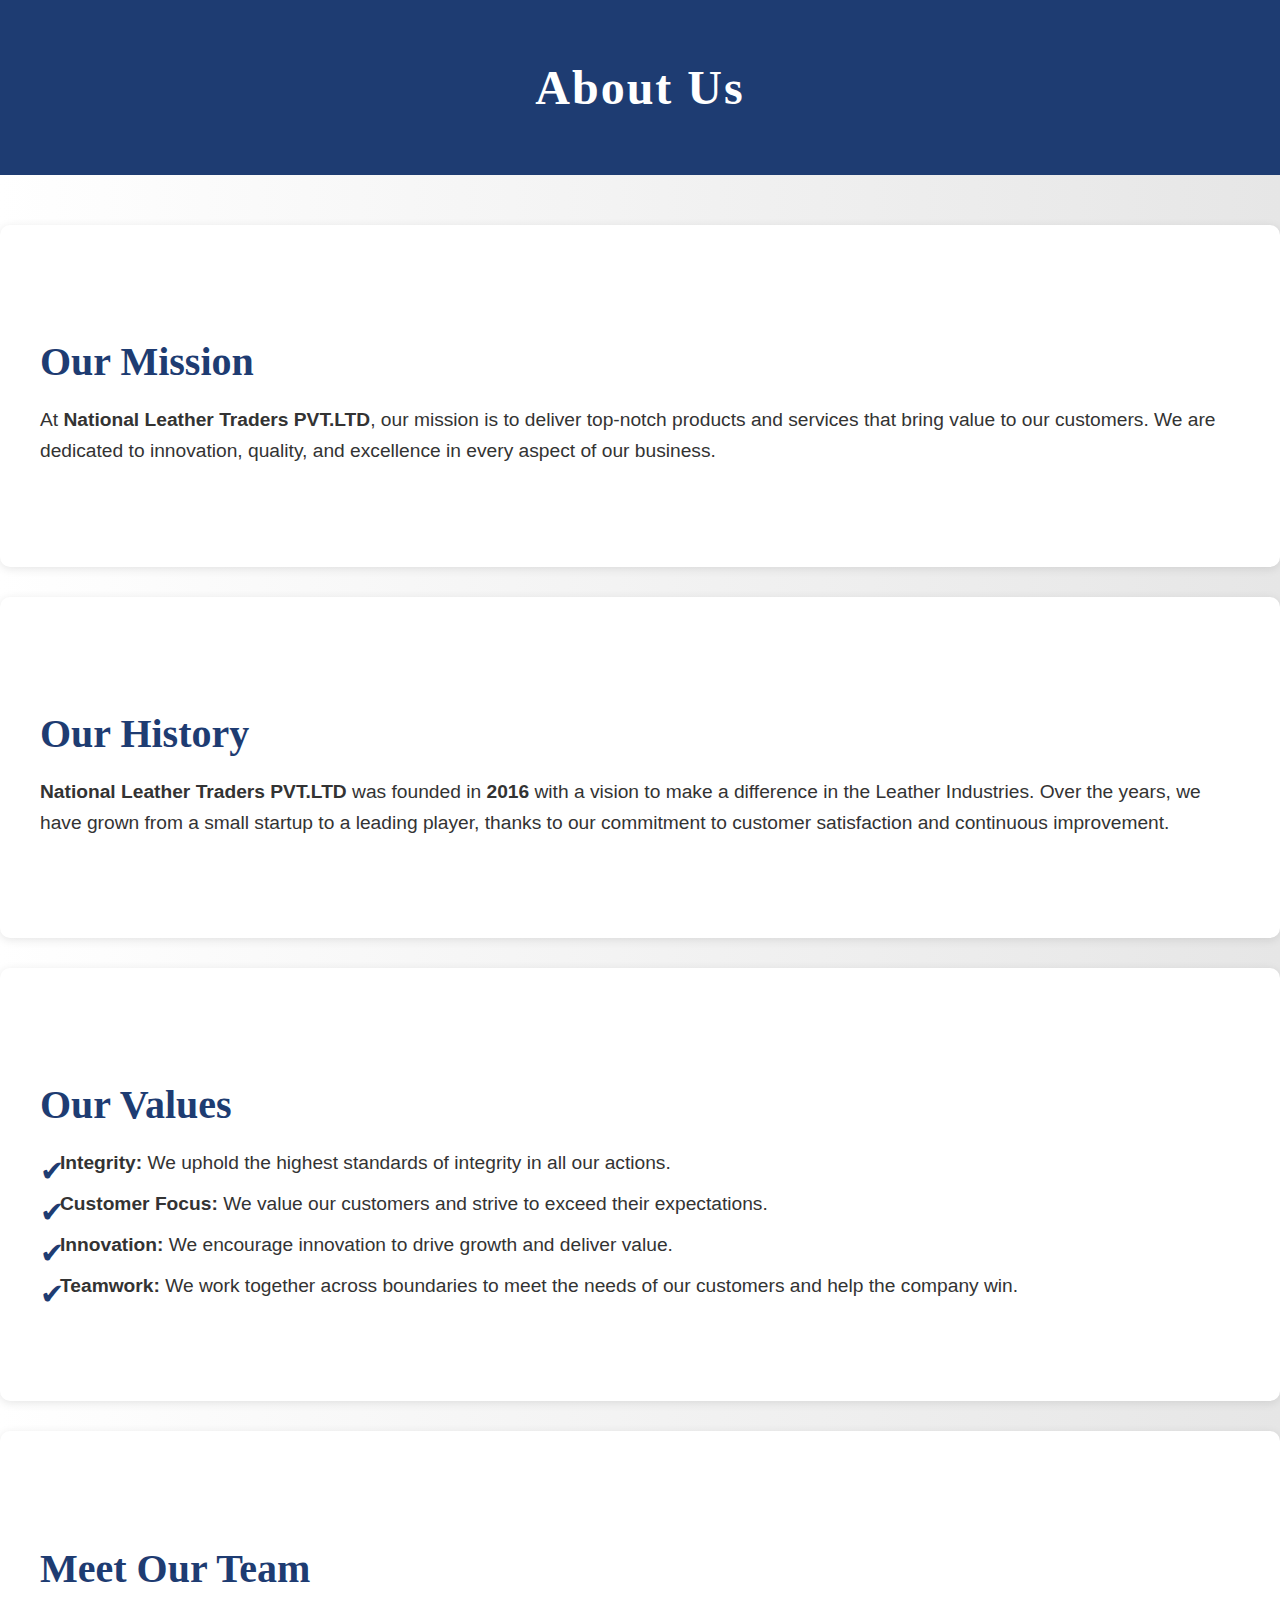
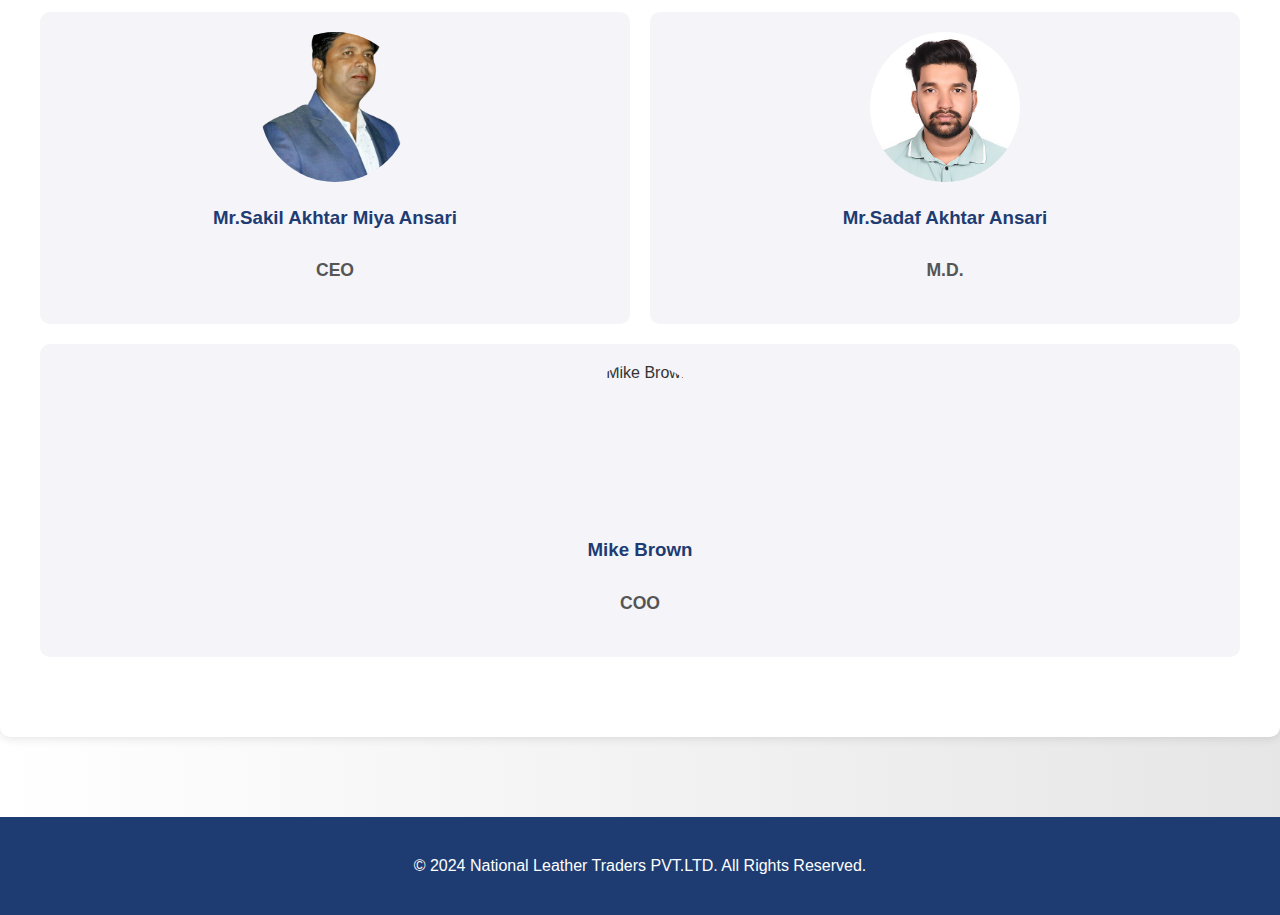
==== about.html @ d0e20061 "Add files via upload" ====
<!DOCTYPE html>
<html lang="en">
<head>
    <meta charset="UTF-8">
    <meta name="viewport" content="width=device-width, initial-scale=1.0">
    <title>About Us</title>
    <link rel="stylesheet" href="aboutstyle.css">
</head>
<body>
    <header>
        <div class="container">
            <h1>About Us</h1>
        </div>
    </header>
    <main>
        <section class="about">
            <div class="container">
                <h2>Our Mission</h2>
                <p>At <strong>National Leather Traders PVT.LTD</strong>, our mission is to deliver top-notch products and services that bring value to our customers. We are dedicated to innovation, quality, and excellence in every aspect of our business.</p>
            </div>
        </section>
        <section class="history">
            <div class="container">
                <h2>Our History</h2>
                <p><strong>National Leather Traders PVT.LTD</strong> was founded in <strong>2016</strong> with a vision to make a difference in the Leather Industries. Over the years, we have grown from a small startup to a leading player, thanks to our commitment to customer satisfaction and continuous improvement.</p>
            </div>
        </section>
        <section class="values">
            <div class="container">
                <h2>Our Values</h2>
                <ul>
                    <li><strong>Integrity:</strong> We uphold the highest standards of integrity in all our actions.</li>
                    <li><strong>Customer Focus:</strong> We value our customers and strive to exceed their expectations.</li>
                    <li><strong>Innovation:</strong> We encourage innovation to drive growth and deliver value.</li>
                    <li><strong>Teamwork:</strong> We work together across boundaries to meet the needs of our customers and help the company win.</li>
                </ul>
            </div>
        </section>
        <section class="team">
            <div class="container">
                <h2>Meet Our Team</h2>
                <div class="team-members">
                    <div class="team-member">
                        <img src="papa.png" alt="Mr.Sakil Akhtar Miya Ansari">
                        <h3>Mr.Sakil Akhtar Miya Ansari</h3>
                        <p><strong>CEO</strong></p>
                    </div>
                    <div class="team-member">
                        <img src="IMG_9683.JPG" alt="Mr.Sadaf Akhtar Ansari">
                        <h3>Mr.Sadaf Akhtar Ansari</h3>
                        <p><strong>M.D.</strong></p>
                    </div>
                    <div class="team-member">
                        <img src="team3.jpg" alt="Mike Brown">
                        <h3>Mike Brown</h3>
                        <p><strong>COO</strong></p>
                    </div>
                </div>
            </div>
        </section>
    </main>
    <footer>
        <div class="container">
            <p>&copy; 2024 National Leather Traders PVT.LTD. All Rights Reserved.</p>
        </div>
    </footer>
</body>
</html>
---- aboutstyle.css ----
/* General styling */
body {
    font-family: 'Helvetica Neue', Arial, sans-serif;
    margin: 0;
    padding: 0;
    background: linear-gradient(to right, #ffffff, #e6e6e6);
    color: #333;
}

.container {
    max-width: 1200px;
    margin: 0 auto;
    padding: 20px;
}

/* Header styling */
header {
    background: #1e3c72;
    color: #fff;
    padding: 40px 0;
    text-align: center;
}

header h1 {
    margin: 0;
    font-size: 3em;
    font-family: 'Georgia', serif;
    letter-spacing: 2px;
}

/* Main section styling */
main {
    padding: 50px 0;
}

section {
    padding: 60px 20px;
    margin-bottom: 30px;
    border-radius: 10px;
    box-shadow: 0 2px 10px rgba(0, 0, 0, 0.1);
    background: #fff;
}

section h2 {
    font-size: 2.5em;
    margin-bottom: 20px;
    color: #1e3c72;
    font-family: 'Georgia', serif;
}

section p, section ul {
    font-size: 1.2em;
    line-height: 1.6;
    margin-bottom: 20px;
}

section ul {
    list-style: none;
    padding: 0;
}

section ul li {
    margin-bottom: 10px;
    padding-left: 20px;
    position: relative;
}

section ul li::before {
    content: '✔';
    position: absolute;
    left: 0;
    color: #1e3c72;
    font-size: 1.5em;
}

/* Team section styling */
.team-members {
    display: flex;
    justify-content: space-between;
    flex-wrap: wrap;
    gap: 20px;
}

.team-member {
    flex: 1 1 calc(33.333% - 20px);
    background: #f4f4f9;
    padding: 20px;
    border-radius: 10px;
    text-align: center;
    transition: transform 0.3s ease, box-shadow 0.3s ease;
    display: flex;
    flex-direction: column;
    align-items: center;
}

.team-member:hover {
    transform: translateY(-10px);
    box-shadow: 0 4px 15px rgba(0, 0, 0, 0.2);
}

.team-member img {
    max-width: 100%;
    height: auto;
    border-radius: 50%;
    object-fit: cover;
    width: 150px;
    height: 150px;
    margin-bottom: 15px;
}

.team-member h3 {
    margin: 10px 0;
    color: #1e3c72;
}

.team-member p {
    font-size: 1.1em;
    color: #555;
}

/* Responsive styling */
@media (max-width: 768px) {
    .team-members {
        flex-direction: column;
        align-items: center;
    }

    .team-member {
        flex: 1 1 100%;
        max-width: 300px;
        margin-bottom: 20px;
    }
}

/* Footer styling */
footer {
    background: #1e3c72;
    color: #fff;
    text-align: center;
    padding: 20px 0;
}

footer p {
    margin: 0;
    font-size: 1em;
}
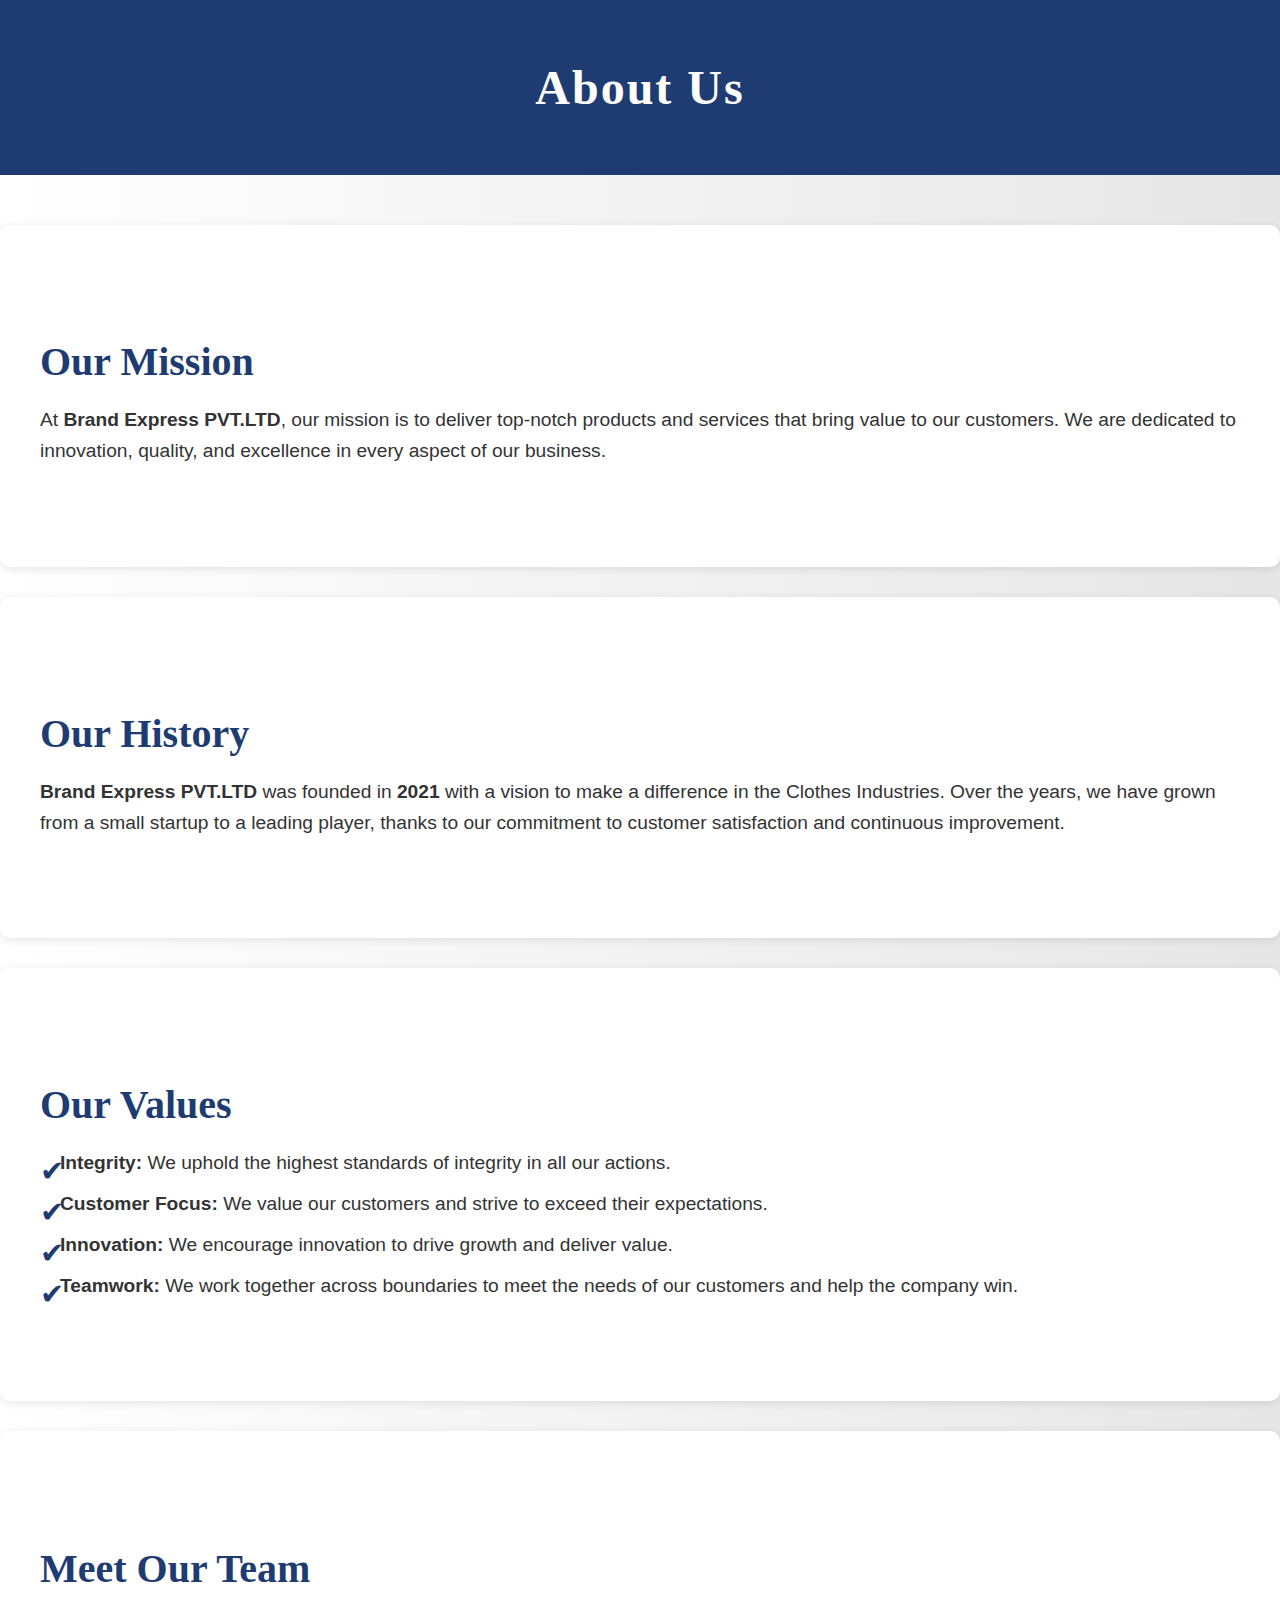
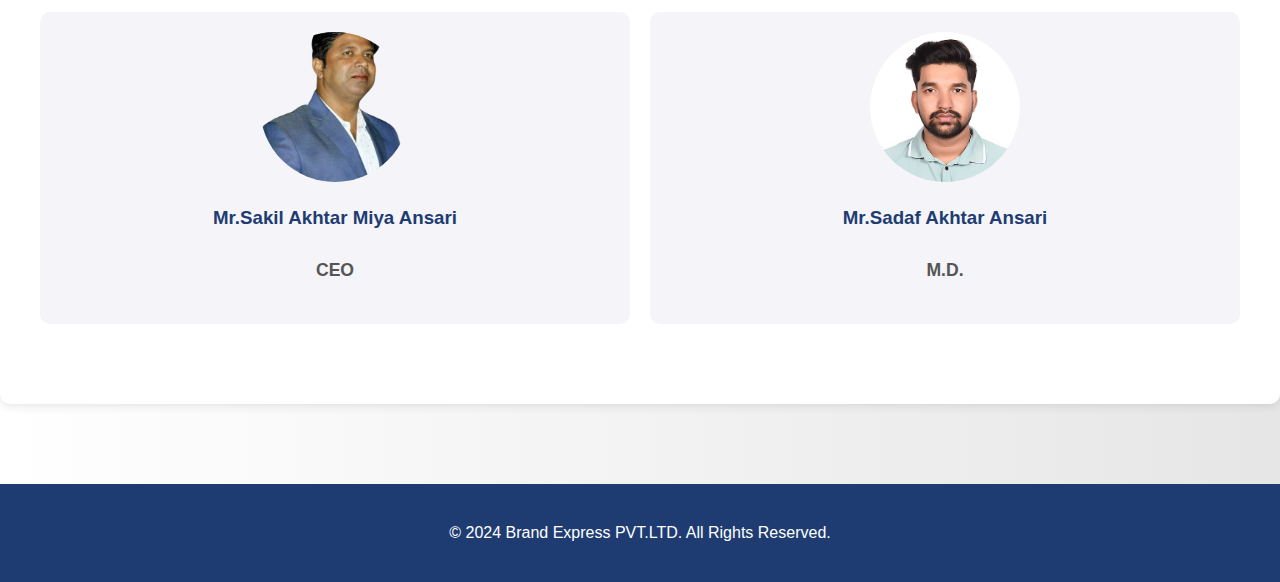
==== commit 5498fd08: "Changed paragraph detail and footer detail too.html" ====
--- a/about.html
+++ b/about.html
@@ -16,13 +16,13 @@
         <section class="about">
             <div class="container">
                 <h2>Our Mission</h2>
-                <p>At <strong>National Leather Traders PVT.LTD</strong>, our mission is to deliver top-notch products and services that bring value to our customers. We are dedicated to innovation, quality, and excellence in every aspect of our business.</p>
+                <p>At <strong>Brand Express PVT.LTD</strong>, our mission is to deliver top-notch products and services that bring value to our customers. We are dedicated to innovation, quality, and excellence in every aspect of our business.</p>
             </div>
         </section>
         <section class="history">
             <div class="container">
                 <h2>Our History</h2>
-                <p><strong>National Leather Traders PVT.LTD</strong> was founded in <strong>2016</strong> with a vision to make a difference in the Leather Industries. Over the years, we have grown from a small startup to a leading player, thanks to our commitment to customer satisfaction and continuous improvement.</p>
+                <p><strong>Brand Express PVT.LTD</strong> was founded in <strong>2021</strong> with a vision to make a difference in the Clothes Industries. Over the years, we have grown from a small startup to a leading player, thanks to our commitment to customer satisfaction and continuous improvement.</p>
             </div>
         </section>
         <section class="values">
@@ -50,18 +50,13 @@
                         <h3>Mr.Sadaf Akhtar Ansari</h3>
                         <p><strong>M.D.</strong></p>
                     </div>
-                    <div class="team-member">
-                        <img src="team3.jpg" alt="Mike Brown">
-                        <h3>Mike Brown</h3>
-                        <p><strong>COO</strong></p>
-                    </div>
                 </div>
             </div>
         </section>
     </main>
     <footer>
         <div class="container">
-            <p>&copy; 2024 National Leather Traders PVT.LTD. All Rights Reserved.</p>
+            <p>&copy; 2024 Brand Express PVT.LTD. All Rights Reserved.</p>
         </div>
     </footer>
 </body>
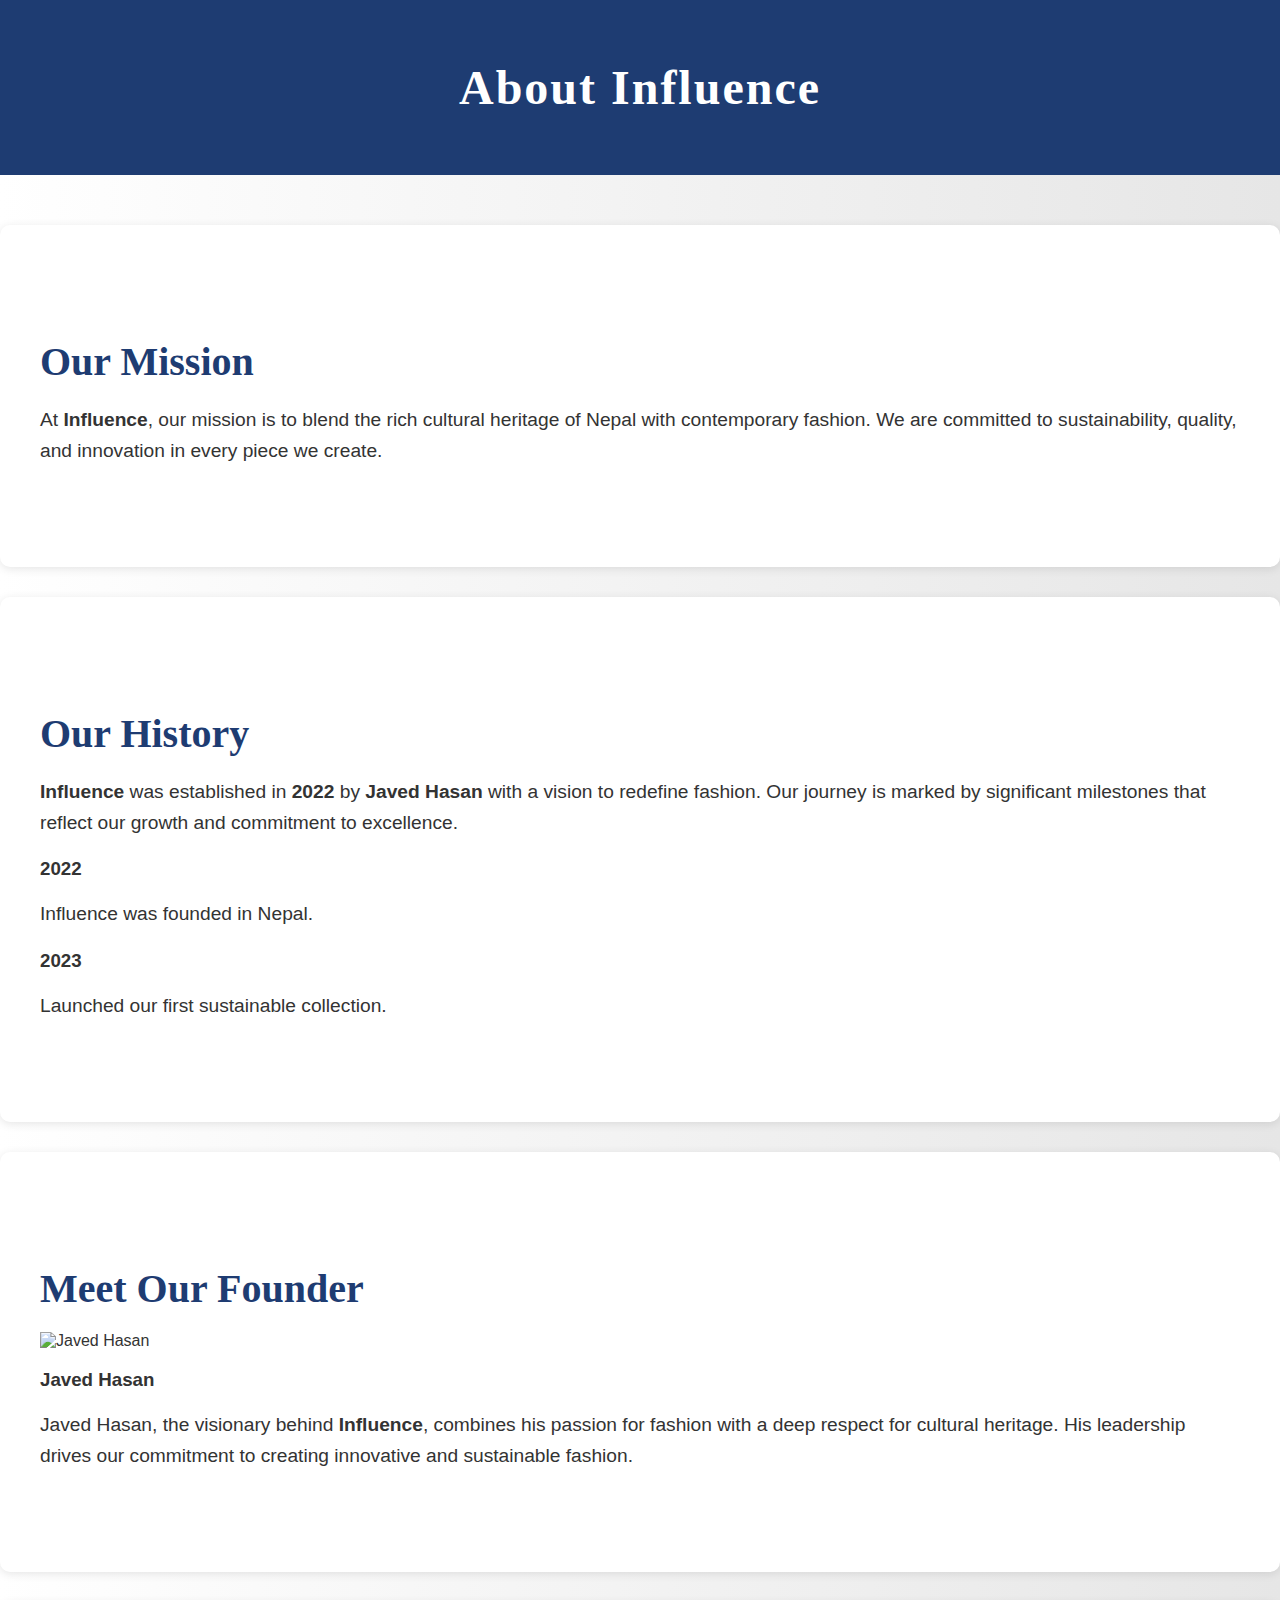
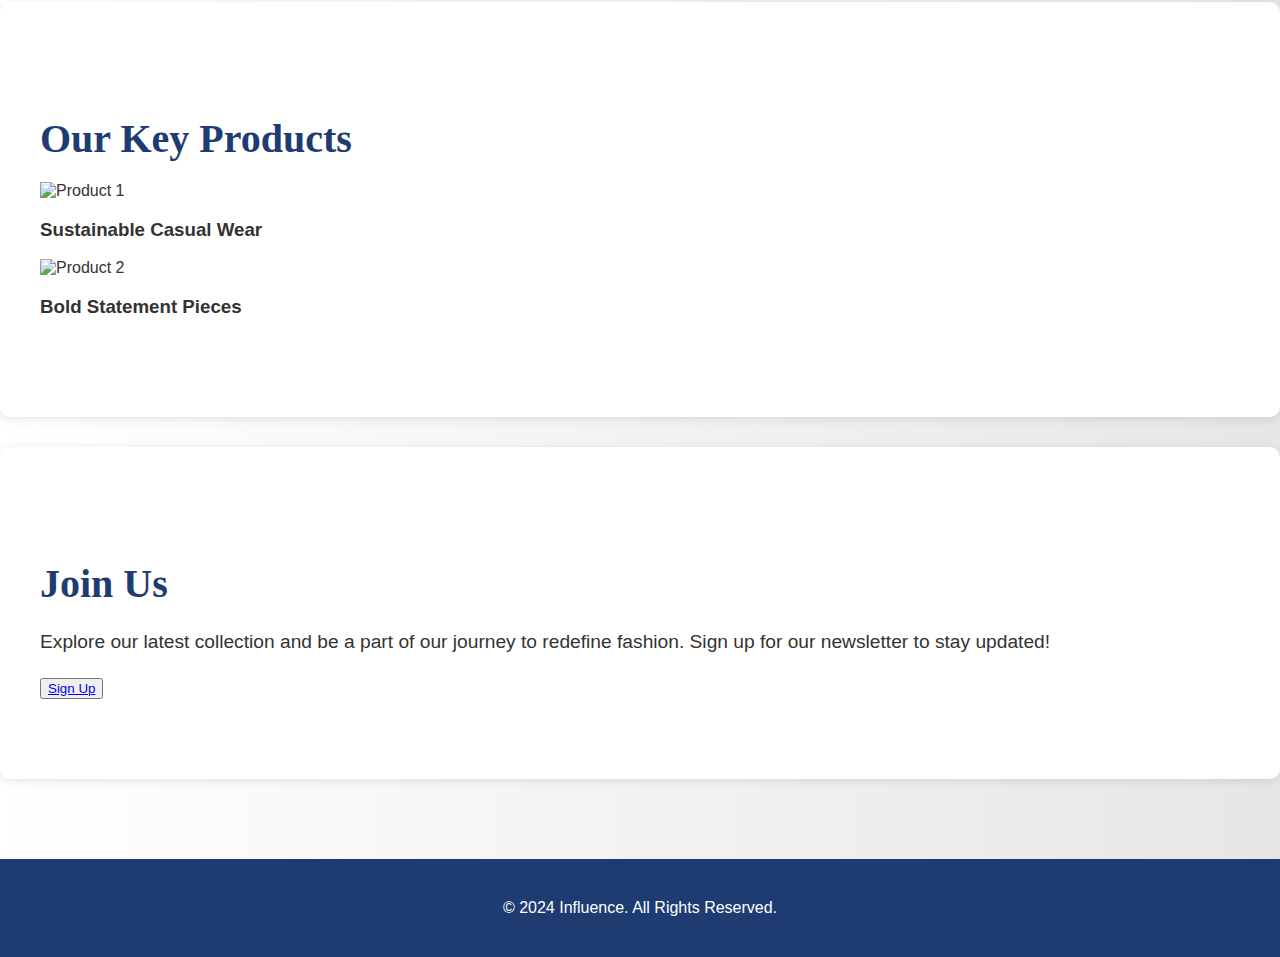
==== commit 3762017f: "Update about.html" ====
--- a/about.html
+++ b/about.html
@@ -3,60 +3,91 @@
 <head>
     <meta charset="UTF-8">
     <meta name="viewport" content="width=device-width, initial-scale=1.0">
-    <title>About Us</title>
+    <title>About Us - Influence</title>
     <link rel="stylesheet" href="aboutstyle.css">
+    <link rel="icon" href="ICON.png" class="rotating">
+    <!-- Font Awesome for icons -->
+    <link rel="stylesheet" href="https://cdnjs.cloudflare.com/ajax/libs/font-awesome/6.0.0-beta3/css/all.min.css">
 </head>
 <body>
     <header>
         <div class="container">
-            <h1>About Us</h1>
+            <h1>About Influence</h1>
         </div>
     </header>
     <main>
-        <section class="about">
+        <!-- Mission Statement Section -->
+        <section class="mission">
             <div class="container">
                 <h2>Our Mission</h2>
-                <p>At <strong>Brand Express PVT.LTD</strong>, our mission is to deliver top-notch products and services that bring value to our customers. We are dedicated to innovation, quality, and excellence in every aspect of our business.</p>
+                <p>At <strong>Influence</strong>, our mission is to blend the rich cultural heritage of Nepal with contemporary fashion. We are committed to sustainability, quality, and innovation in every piece we create.</p>
             </div>
         </section>
+        
+        <!-- History Section with Interactive Timeline -->
         <section class="history">
             <div class="container">
                 <h2>Our History</h2>
-                <p><strong>Brand Express PVT.LTD</strong> was founded in <strong>2021</strong> with a vision to make a difference in the Clothes Industries. Over the years, we have grown from a small startup to a leading player, thanks to our commitment to customer satisfaction and continuous improvement.</p>
+                <p><strong>Influence</strong> was established in <strong>2022</strong> by <strong>Javed Hasan</strong> with a vision to redefine fashion. Our journey is marked by significant milestones that reflect our growth and commitment to excellence.</p>
+                <div id="timeline">
+                    <!-- Timeline items -->
+                    <div class="timeline-item">
+                        <h3>2022</h3>
+                        <p>Influence was founded in Nepal.</p>
+                    </div>
+                    <div class="timeline-item">
+                        <h3>2023</h3>
+                        <p>Launched our first sustainable collection.</p>
+                    </div>
+                    <!-- Add more timeline items as needed -->
+                </div>
             </div>
         </section>
-        <section class="values">
+
+        <!-- Founder Section -->
+        <section class="founder">
             <div class="container">
-                <h2>Our Values</h2>
-                <ul>
-                    <li><strong>Integrity:</strong> We uphold the highest standards of integrity in all our actions.</li>
-                    <li><strong>Customer Focus:</strong> We value our customers and strive to exceed their expectations.</li>
-                    <li><strong>Innovation:</strong> We encourage innovation to drive growth and deliver value.</li>
-                    <li><strong>Teamwork:</strong> We work together across boundaries to meet the needs of our customers and help the company win.</li>
-                </ul>
+                <h2>Meet Our Founder</h2>
+                <div class="founder-details">
+                    <img src="founder.jpg" alt="Javed Hasan">
+                    <div class="founder-info">
+                        <h3>Javed Hasan</h3>
+                        <p>Javed Hasan, the visionary behind <strong>Influence</strong>, combines his passion for fashion with a deep respect for cultural heritage. His leadership drives our commitment to creating innovative and sustainable fashion.</p>
+                    </div>
+                </div>
             </div>
         </section>
-        <section class="team">
+
+        <!-- Key Products Section -->
+        <section class="products">
             <div class="container">
-                <h2>Meet Our Team</h2>
-                <div class="team-members">
-                    <div class="team-member">
-                        <img src="papa.png" alt="Mr.Sakil Akhtar Miya Ansari">
-                        <h3>Mr.Sakil Akhtar Miya Ansari</h3>
-                        <p><strong>CEO</strong></p>
+                <h2>Our Key Products</h2>
+                <div class="product-gallery">
+                    <div class="product-item">
+                        <img src="product1.jpg" alt="Product 1">
+                        <h3>Sustainable Casual Wear</h3>
                     </div>
-                    <div class="team-member">
-                        <img src="IMG_9683.JPG" alt="Mr.Sadaf Akhtar Ansari">
-                        <h3>Mr.Sadaf Akhtar Ansari</h3>
-                        <p><strong>M.D.</strong></p>
+                    <div class="product-item">
+                        <img src="product2.jpg" alt="Product 2">
+                        <h3>Bold Statement Pieces</h3>
                     </div>
+                    <!-- Add more product items as needed -->
                 </div>
+            </div>
+        </section>
+
+        <!-- Call-to-Action Section -->
+        <section class="cta">
+            <div class="container">
+                <h2>Join Us</h2>
+                <p>Explore our latest collection and be a part of our journey to redefine fashion. Sign up for our newsletter to stay updated!</p>
+                <button class="cta-button"><a href="signup.html">Sign Up</a></button>
             </div>
         </section>
     </main>
     <footer>
         <div class="container">
-            <p>&copy; 2024 Brand Express PVT.LTD. All Rights Reserved.</p>
+            <p>&copy; 2024 Influence. All Rights Reserved.</p>
         </div>
     </footer>
 </body>
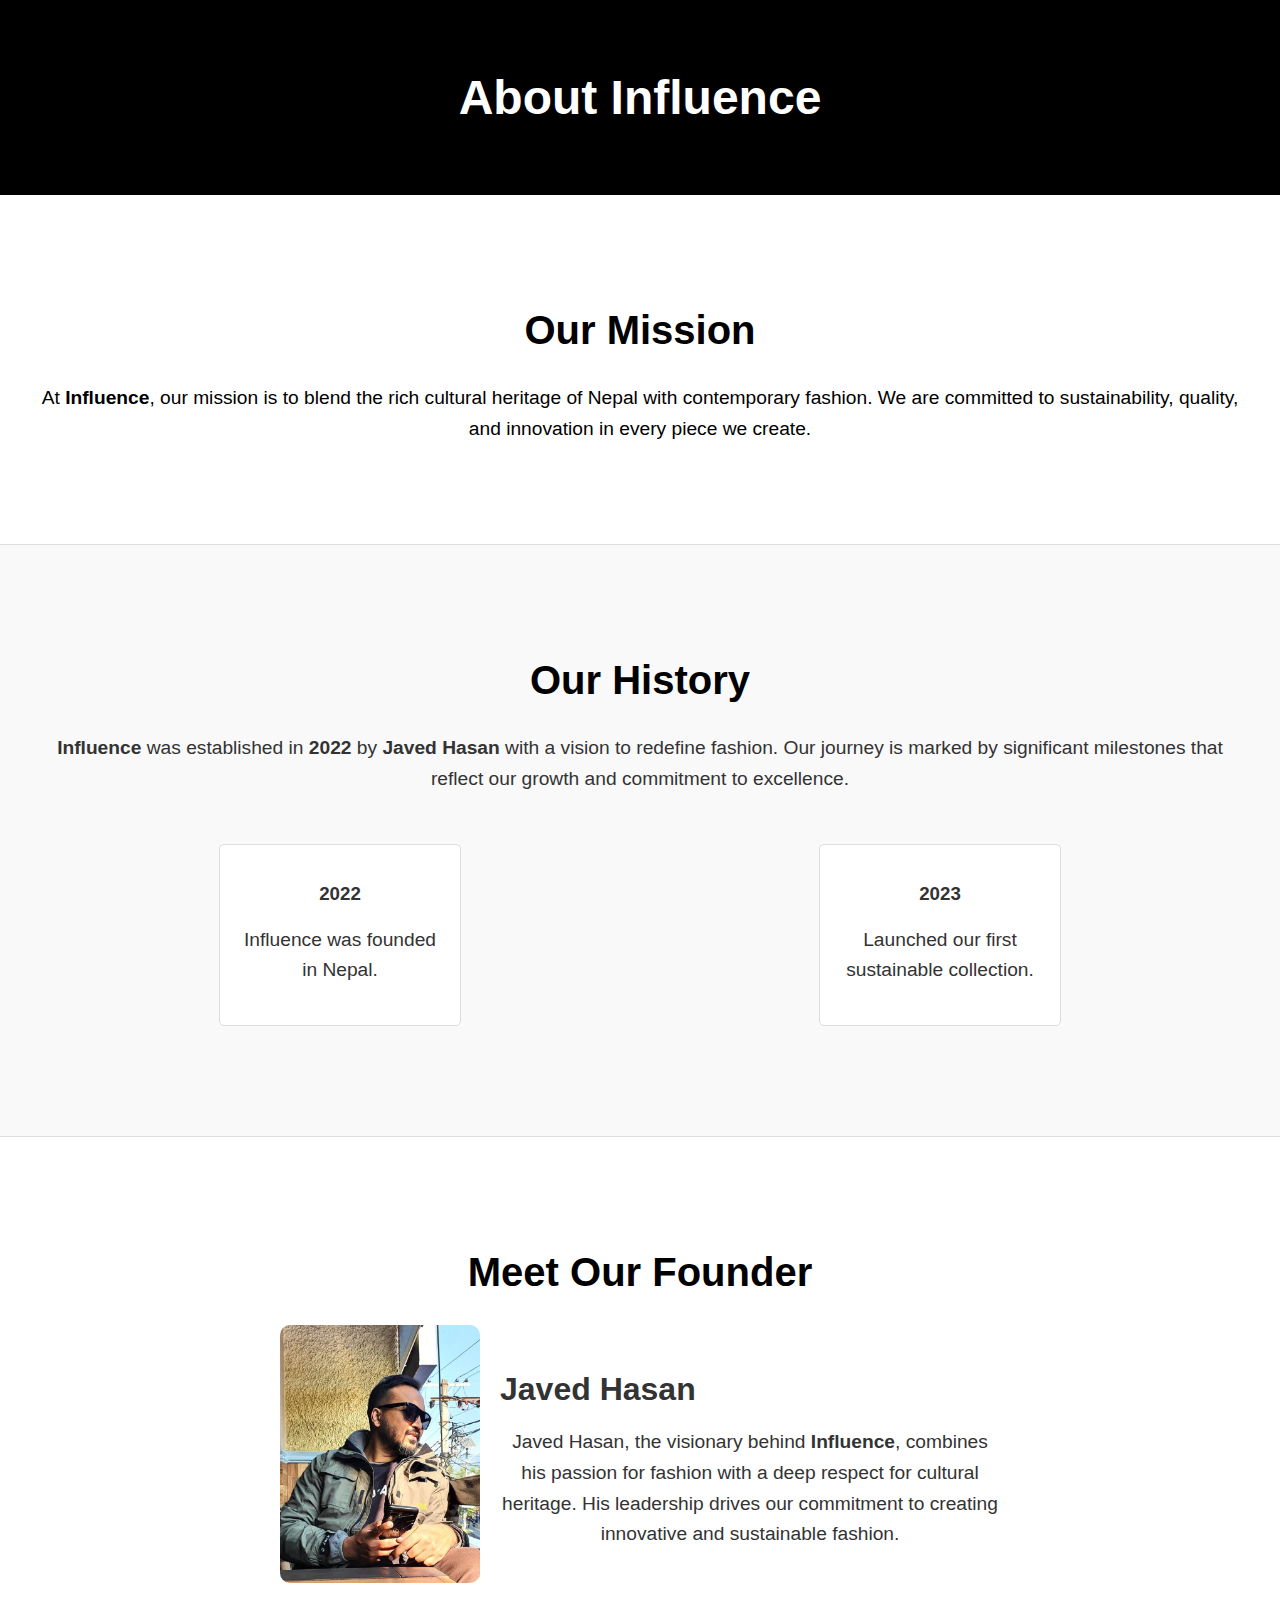
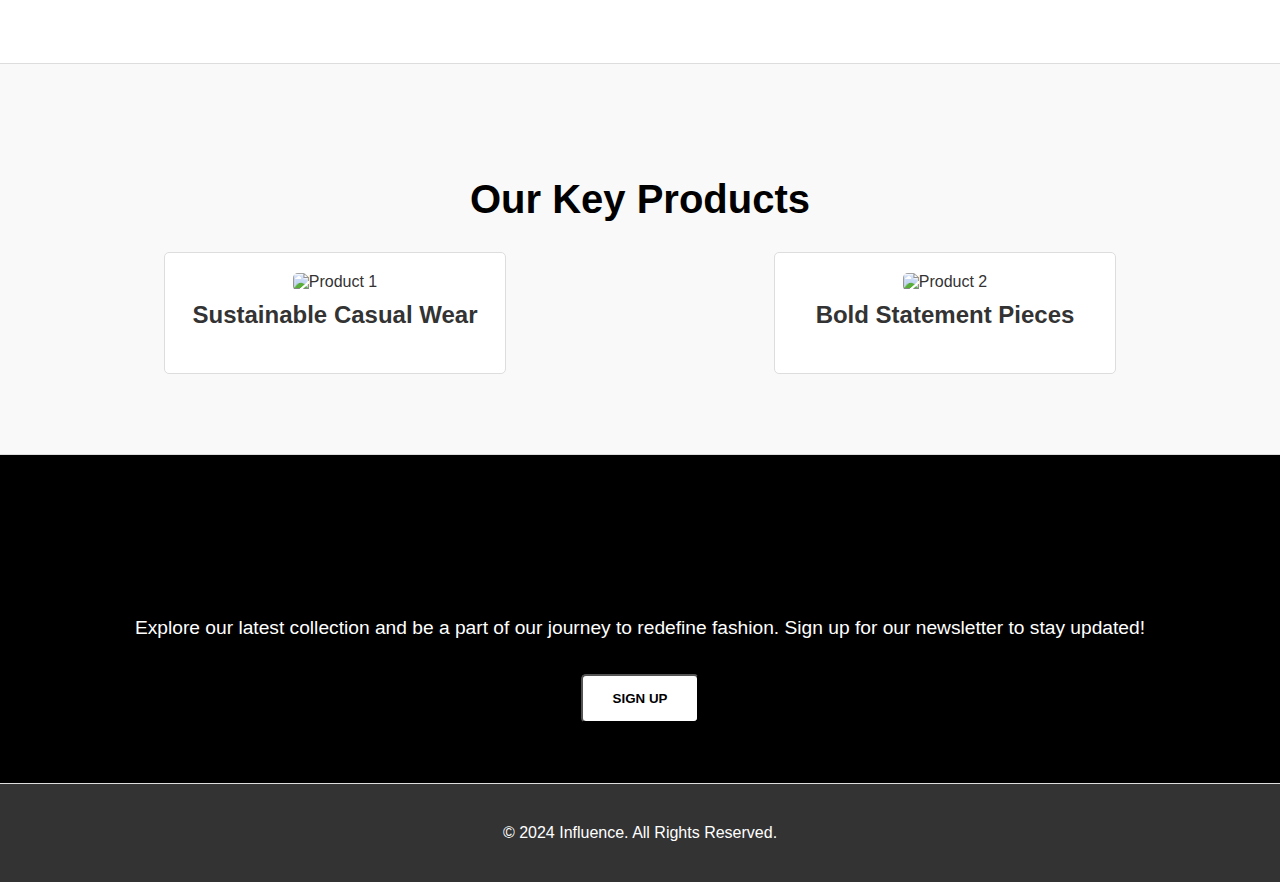
==== commit 4e93bdf5: "image added.html" ====
--- a/about.html
+++ b/about.html
@@ -49,7 +49,7 @@
             <div class="container">
                 <h2>Meet Our Founder</h2>
                 <div class="founder-details">
-                    <img src="founder.jpg" alt="Javed Hasan">
+                    <img src="Ceo.jpg" alt="Javed Hasan">
                     <div class="founder-info">
                         <h3>Javed Hasan</h3>
                         <p>Javed Hasan, the visionary behind <strong>Influence</strong>, combines his passion for fashion with a deep respect for cultural heritage. His leadership drives our commitment to creating innovative and sustainable fashion.</p>
--- a/aboutstyle.css
+++ b/aboutstyle.css
@@ -1,140 +1,189 @@
-/* General styling */
+/* Global Styles */
 body {
-    font-family: 'Helvetica Neue', Arial, sans-serif;
+    font-family: 'Arial', sans-serif;
+    color: #333;
     margin: 0;
     padding: 0;
-    background: linear-gradient(to right, #ffffff, #e6e6e6);
-    color: #333;
+    background: #f5f5f5;
 }
 
+/* Container */
 .container {
     max-width: 1200px;
     margin: 0 auto;
     padding: 20px;
 }
 
-/* Header styling */
+/* Header */
 header {
-    background: #1e3c72;
+    background: #000;
     color: #fff;
-    padding: 40px 0;
     text-align: center;
+    padding: 50px 0;
 }
 
 header h1 {
+    font-size: 3em;
+    font-weight: bold;
     margin: 0;
-    font-size: 3em;
-    font-family: 'Georgia', serif;
-    letter-spacing: 2px;
 }
 
-/* Main section styling */
-main {
-    padding: 50px 0;
-}
-
+/* Section Styles */
 section {
-    padding: 60px 20px;
-    margin-bottom: 30px;
-    border-radius: 10px;
-    box-shadow: 0 2px 10px rgba(0, 0, 0, 0.1);
+    padding: 60px 0;
     background: #fff;
+    border-bottom: 1px solid #ddd;
 }
 
 section h2 {
     font-size: 2.5em;
-    margin-bottom: 20px;
-    color: #1e3c72;
-    font-family: 'Georgia', serif;
+    color: #000;
+    text-align: center;
+    margin-bottom: 30px;
 }
 
-section p, section ul {
+section p {
     font-size: 1.2em;
     line-height: 1.6;
-    margin-bottom: 20px;
+    text-align: center;
 }
 
-section ul {
-    list-style: none;
-    padding: 0;
+/* Mission Section */
+.mission {
+    background: #fff;
+    color: #000;
 }
 
-section ul li {
-    margin-bottom: 10px;
-    padding-left: 20px;
-    position: relative;
+/* History Section */
+.history {
+    background: #f9f9f9;
 }
 
-section ul li::before {
-    content: '✔';
-    position: absolute;
-    left: 0;
-    color: #1e3c72;
-    font-size: 1.5em;
+#timeline {
+    display: flex;
+    justify-content: space-around;
+    align-items: center;
+    flex-wrap: wrap;
+    padding: 20px 0;
 }
 
-/* Team section styling */
-.team-members {
+.timeline-item {
+    background: #fff;
+    padding: 20px;
+    border: 1px solid #ddd;
+    border-radius: 5px;
+    width: 200px;
+    text-align: center;
+    margin: 10px;
+}
+
+/* Founder Section */
+.founder {
+    background: #fff;
     display: flex;
-    justify-content: space-between;
+    align-items: center;
+    justify-content: center;
+}
+
+.founder-details {
+    display: flex;
+    align-items: center;
     flex-wrap: wrap;
     gap: 20px;
 }
 
-.team-member {
-    flex: 1 1 calc(33.333% - 20px);
-    background: #f4f4f9;
-    padding: 20px;
-    border-radius: 10px;
-    text-align: center;
-    transition: transform 0.3s ease, box-shadow 0.3s ease;
-    display: flex;
-    flex-direction: column;
-    align-items: center;
+.founder-info {
+    max-width: 500px;
 }
 
-.team-member:hover {
-    transform: translateY(-10px);
-    box-shadow: 0 4px 15px rgba(0, 0, 0, 0.2);
+.founder-info h3 {
+    font-size: 2em;
+    margin-bottom: 10px;
 }
 
-.team-member img {
-    max-width: 100%;
-    height: auto;
-    border-radius: 50%;
-    object-fit: cover;
-    width: 150px;
-    height: 150px;
-    margin-bottom: 15px;
+.founder-info p {
+    font-size: 1.2em;
 }
 
-.team-member h3 {
-    margin: 10px 0;
-    color: #1e3c72;
+.founder-details img {
+    width: 200px;
+    height: auto;
+    border-radius: 10px;
 }
 
-.team-member p {
-    font-size: 1.1em;
-    color: #555;
+/* Products Section */
+.products {
+    background: #f9f9f9;
 }
 
-/* Responsive styling */
-@media (max-width: 768px) {
-    .team-members {
-        flex-direction: column;
-        align-items: center;
-    }
-
-    .team-member {
-        flex: 1 1 100%;
-        max-width: 300px;
-        margin-bottom: 20px;
-    }
+.product-gallery {
+    display: flex;
+    flex-wrap: wrap;
+    justify-content: space-around;
+    gap: 20px;
 }
 
-/* Footer styling */
+.product-item {
+    background: #fff;
+    padding: 20px;
+    border: 1px solid #ddd;
+    border-radius: 5px;
+    text-align: center;
+    width: 300px;
+}
+
+.product-item img {
+    width: 100%;
+    height: auto;
+    border-radius: 5px;
+}
+
+.product-item h3 {
+    font-size: 1.5em;
+    margin-top: 10px;
+}
+
+/* Call-to-Action Section */
+.cta {
+    background: #000;
+    color: #fff;
+    text-align: center;
+    padding: 40px 0;
+}
+
+.cta h2 {
+    font-size: 2.5em;
+    margin-bottom: 20px;
+}
+
+.cta p {
+    font-size: 1.2em;
+    margin-bottom: 30px;
+}
+
+.cta-button {
+    background: #fff;
+    color: #000;
+    padding: 15px 30px;
+    text-transform: uppercase;
+    font-weight: bold;
+    border-radius: 5px;
+    transition: background 0.3s, color 0.3s;
+}
+
+.cta-button a {
+    color: inherit;
+    text-decoration: none;
+}
+
+.cta-button:hover {
+    background: #fff;
+    color: #000;
+}
+
+/* Footer */
 footer {
-    background: #1e3c72;
+    background: #333;
     color: #fff;
     text-align: center;
     padding: 20px 0;
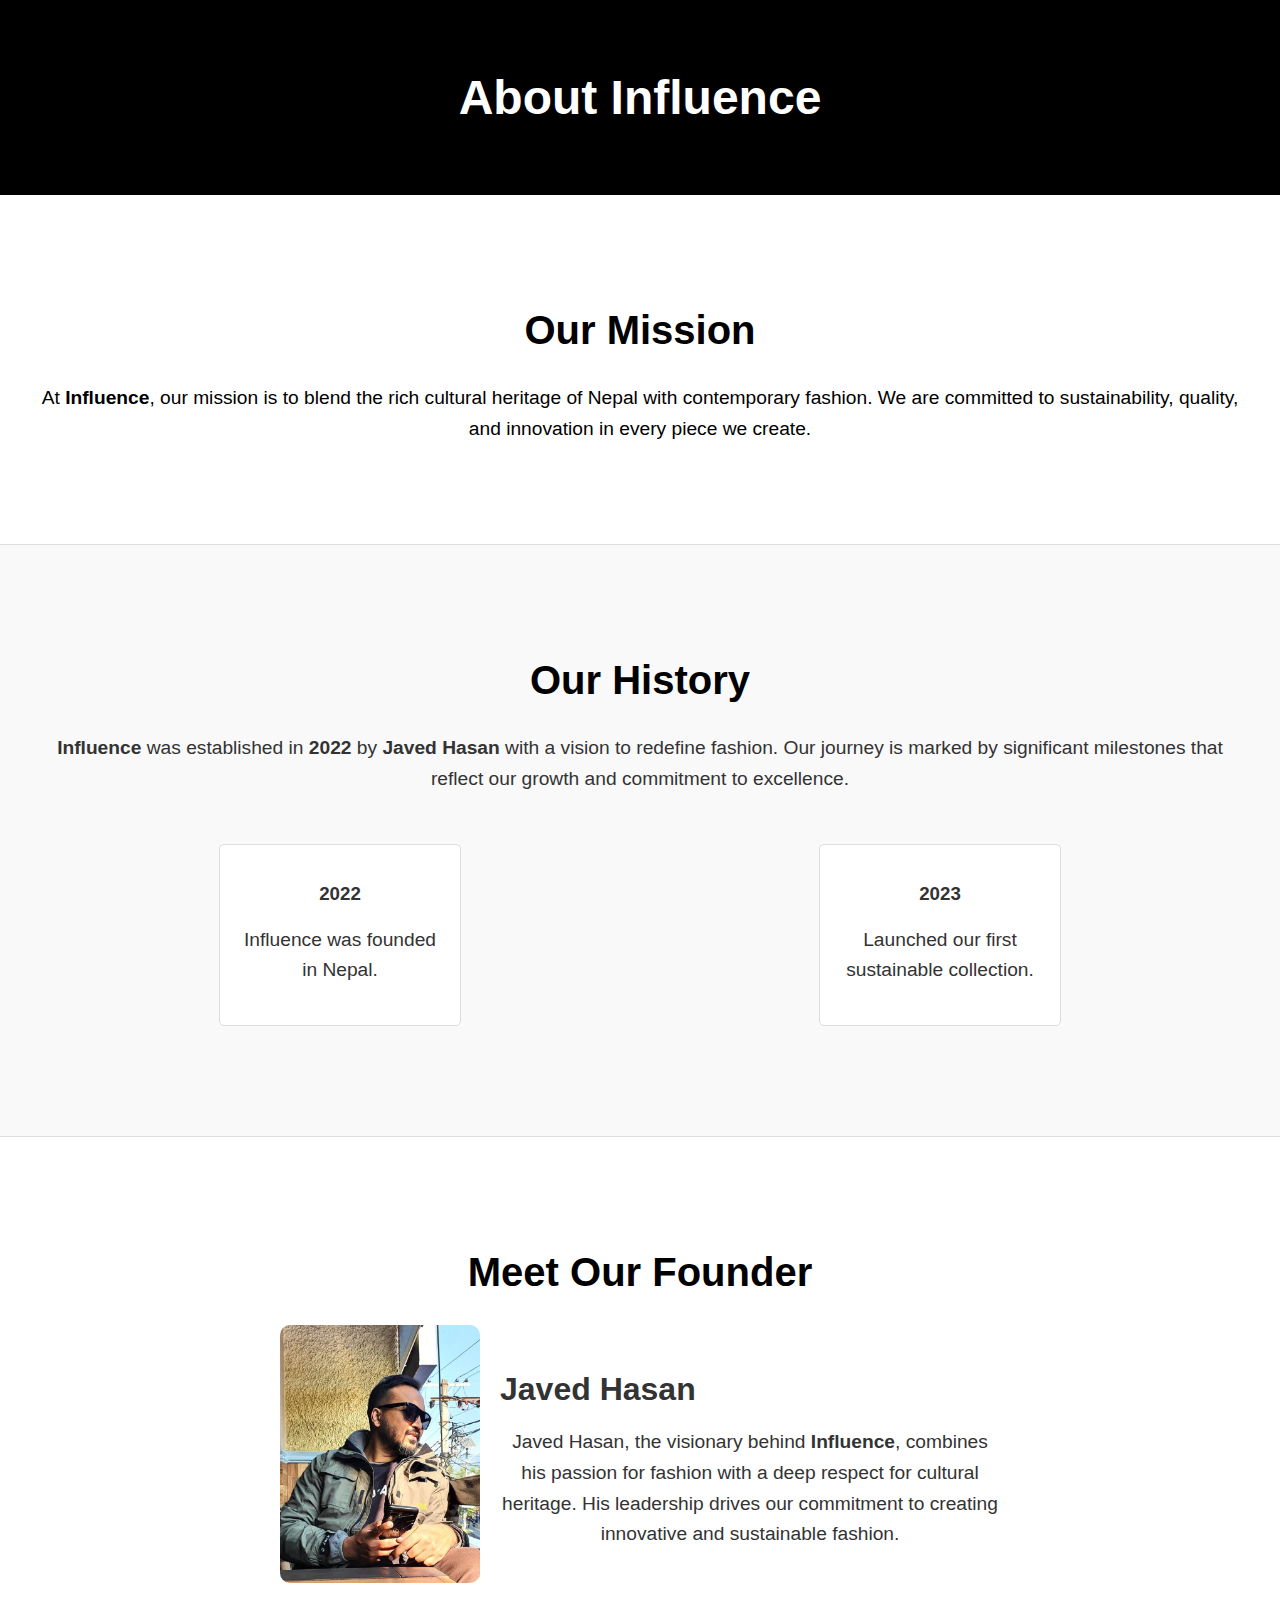
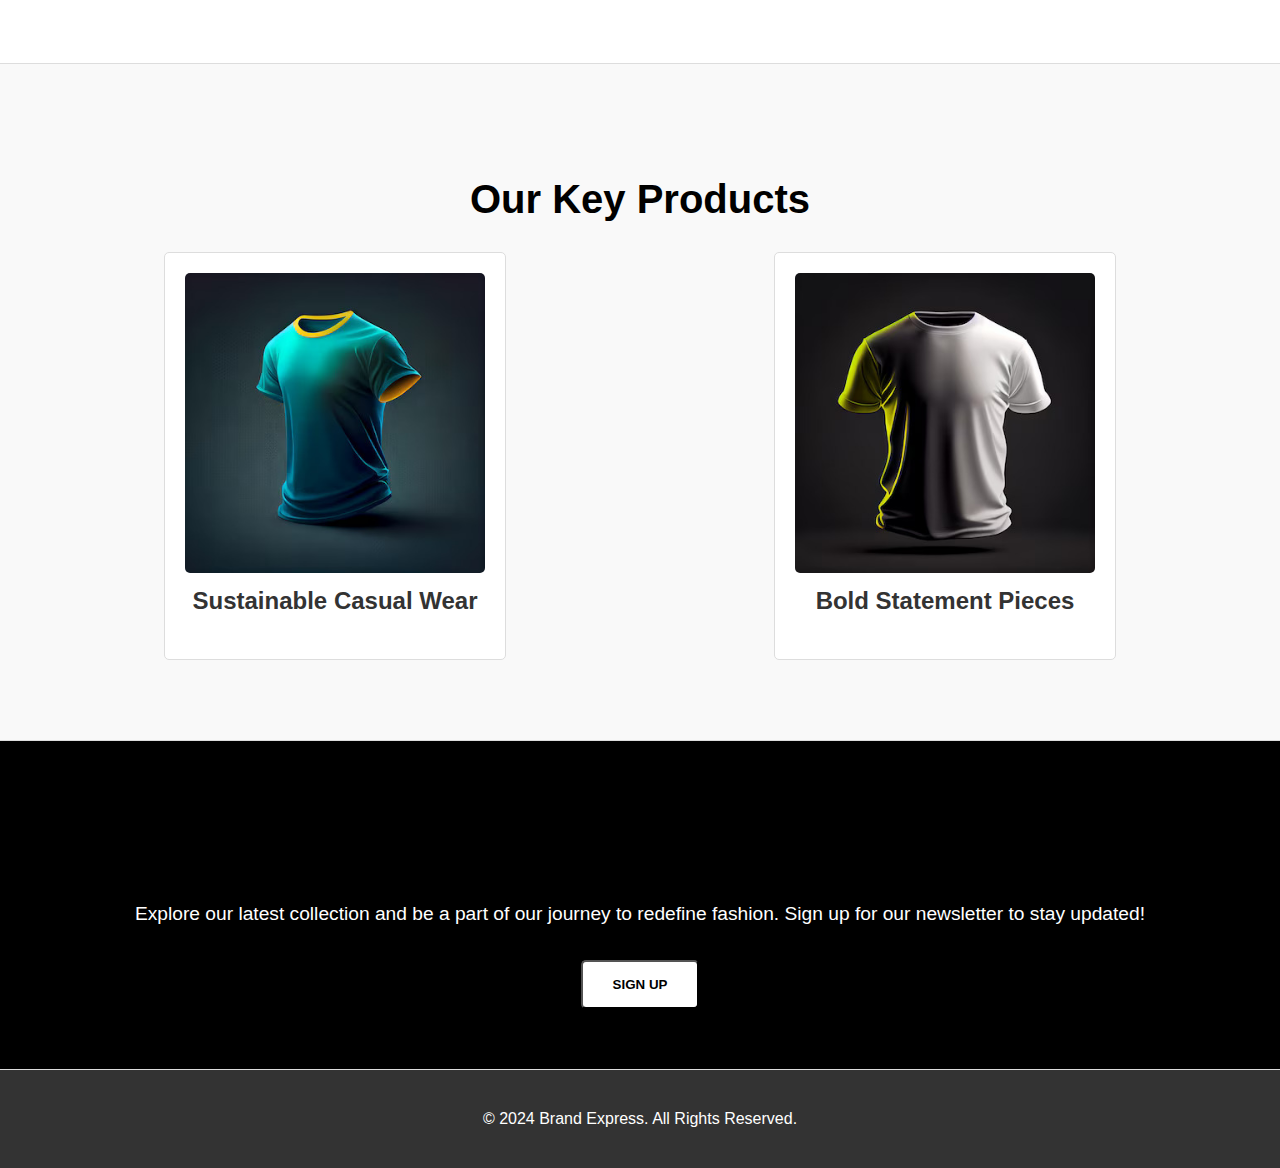
==== commit 6f0dcc00: "Update about.html" ====
--- a/about.html
+++ b/about.html
@@ -6,7 +6,7 @@
     <title>About Us - Influence</title>
     <link rel="stylesheet" href="aboutstyle.css">
     <link rel="icon" href="ICON.png" class="rotating">
-    <!-- Font Awesome for icons -->
+   
     <link rel="stylesheet" href="https://cdnjs.cloudflare.com/ajax/libs/font-awesome/6.0.0-beta3/css/all.min.css">
 </head>
 <body>
@@ -16,7 +16,7 @@
         </div>
     </header>
     <main>
-        <!-- Mission Statement Section -->
+      
         <section class="mission">
             <div class="container">
                 <h2>Our Mission</h2>
@@ -24,13 +24,13 @@
             </div>
         </section>
         
-        <!-- History Section with Interactive Timeline -->
+        
         <section class="history">
             <div class="container">
                 <h2>Our History</h2>
                 <p><strong>Influence</strong> was established in <strong>2022</strong> by <strong>Javed Hasan</strong> with a vision to redefine fashion. Our journey is marked by significant milestones that reflect our growth and commitment to excellence.</p>
                 <div id="timeline">
-                    <!-- Timeline items -->
+                  
                     <div class="timeline-item">
                         <h3>2022</h3>
                         <p>Influence was founded in Nepal.</p>
@@ -39,12 +39,12 @@
                         <h3>2023</h3>
                         <p>Launched our first sustainable collection.</p>
                     </div>
-                    <!-- Add more timeline items as needed -->
+                    
                 </div>
             </div>
         </section>
 
-        <!-- Founder Section -->
+      
         <section class="founder">
             <div class="container">
                 <h2>Meet Our Founder</h2>
@@ -58,25 +58,25 @@
             </div>
         </section>
 
-        <!-- Key Products Section -->
+       
         <section class="products">
             <div class="container">
                 <h2>Our Key Products</h2>
                 <div class="product-gallery">
                     <div class="product-item">
-                        <img src="product1.jpg" alt="Product 1">
+                        <img src="polo7.jpg" alt="Product 1">
                         <h3>Sustainable Casual Wear</h3>
                     </div>
                     <div class="product-item">
-                        <img src="product2.jpg" alt="Product 2">
+                        <img src="polo9.jpg" alt="Product 2">
                         <h3>Bold Statement Pieces</h3>
                     </div>
-                    <!-- Add more product items as needed -->
+                   
                 </div>
             </div>
         </section>
 
-        <!-- Call-to-Action Section -->
+        
         <section class="cta">
             <div class="container">
                 <h2>Join Us</h2>
@@ -87,7 +87,7 @@
     </main>
     <footer>
         <div class="container">
-            <p>&copy; 2024 Influence. All Rights Reserved.</p>
+            <p>&copy; 2024 Brand Express. All Rights Reserved.</p>
         </div>
     </footer>
 </body>
--- a/aboutstyle.css
+++ b/aboutstyle.css
@@ -1,4 +1,4 @@
-/* Global Styles */
+
 body {
     font-family: 'Arial', sans-serif;
     color: #333;
@@ -7,14 +7,13 @@
     background: #f5f5f5;
 }
 
-/* Container */
 .container {
     max-width: 1200px;
     margin: 0 auto;
     padding: 20px;
 }
 
-/* Header */
+
 header {
     background: #000;
     color: #fff;
@@ -28,7 +27,7 @@
     margin: 0;
 }
 
-/* Section Styles */
+
 section {
     padding: 60px 0;
     background: #fff;
@@ -48,13 +47,13 @@
     text-align: center;
 }
 
-/* Mission Section */
+
 .mission {
     background: #fff;
     color: #000;
 }
 
-/* History Section */
+
 .history {
     background: #f9f9f9;
 }
@@ -77,7 +76,7 @@
     margin: 10px;
 }
 
-/* Founder Section */
+
 .founder {
     background: #fff;
     display: flex;
@@ -111,7 +110,7 @@
     border-radius: 10px;
 }
 
-/* Products Section */
+
 .products {
     background: #f9f9f9;
 }
@@ -181,7 +180,7 @@
     color: #000;
 }
 
-/* Footer */
+
 footer {
     background: #333;
     color: #fff;
